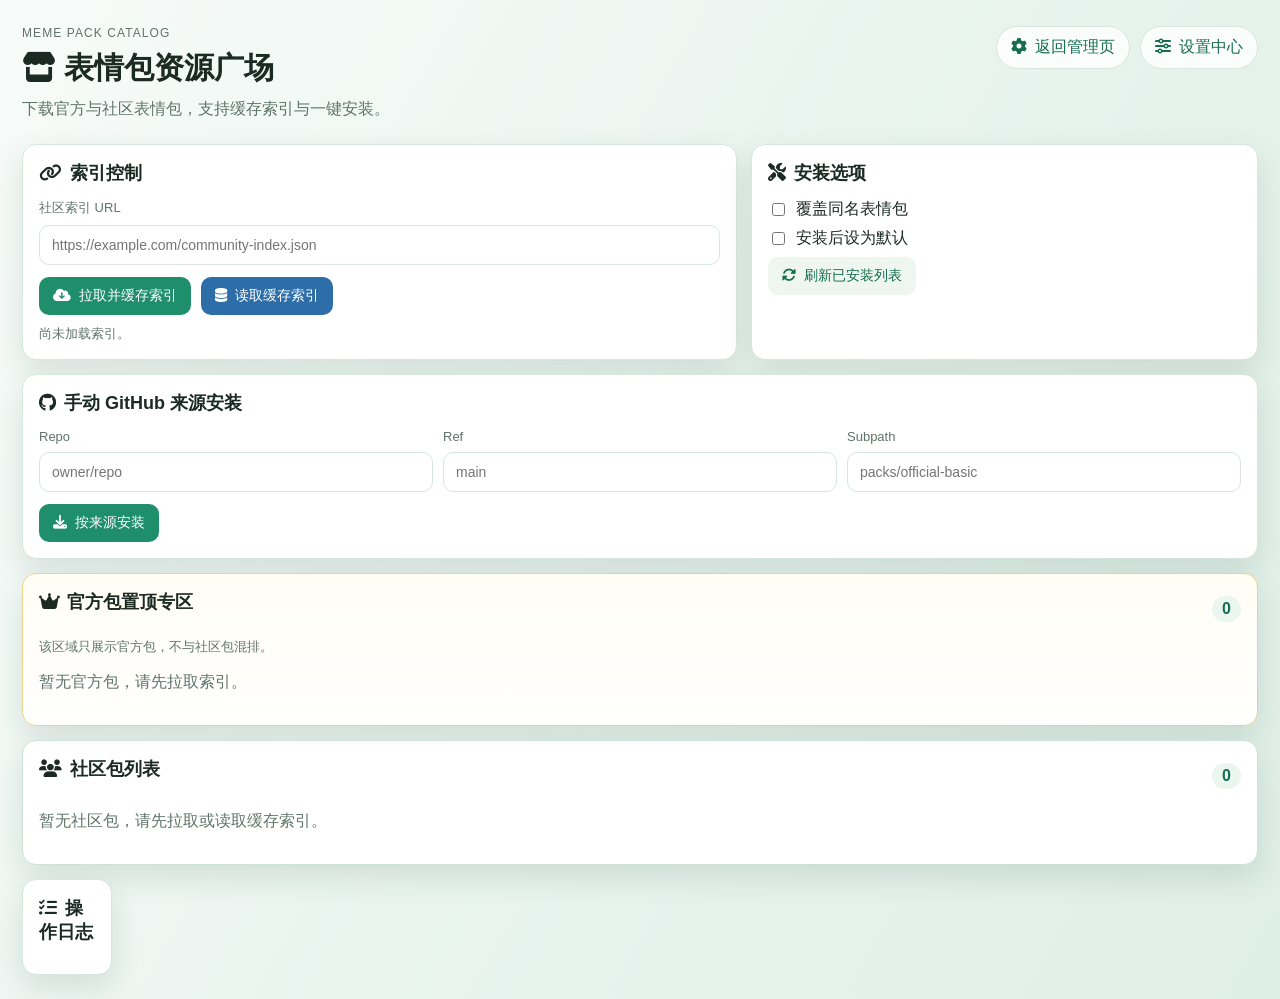
==== pages/catalog/index.html @ 2f389623 "feat: 增加 pack 协议约束及官方包顶置样式实现" ====
<!doctype html>
<html lang="zh-CN">
  <head>
    <meta charset="UTF-8" />
    <meta name="viewport" content="width=device-width, initial-scale=1.0" />
    <title>表情包资源广场</title>
    <link
      rel="stylesheet"
      href="https://cdnjs.cloudflare.com/ajax/libs/font-awesome/6.4.0/css/all.min.css"
    />
    <link rel="stylesheet" href="./style.css" />
  </head>
  <body>
    <header class="page-header">
      <div>
        <p class="eyebrow">Meme Pack Catalog</p>
        <h1><i class="fas fa-store icon"></i>表情包资源广场</h1>
        <p class="subtitle">下载官方与社区表情包，支持缓存索引与一键安装。</p>
      </div>
      <div class="nav-actions">
        <a class="nav-link" href="../manage/index.html"
          ><i class="fas fa-gear icon"></i>返回管理页</a
        >
        <a class="nav-link" href="../settings/index.html"
          ><i class="fas fa-sliders icon"></i>设置中心</a
        >
      </div>
    </header>

    <main class="layout">
      <section class="panel controls">
        <h2><i class="fas fa-link icon"></i>索引控制</h2>
        <div class="field-row">
          <label for="index-url-input">社区索引 URL</label>
          <input
            id="index-url-input"
            type="text"
            placeholder="https://example.com/community-index.json"
          />
        </div>
        <div class="button-row">
          <button id="fetch-index-btn">
            <i class="fas fa-cloud-arrow-down icon"></i>拉取并缓存索引
          </button>
          <button id="load-cache-btn" class="secondary">
            <i class="fas fa-database icon"></i>读取缓存索引
          </button>
        </div>
        <p id="index-meta" class="meta">尚未加载索引。</p>
      </section>

      <section class="panel install-options">
        <h2><i class="fas fa-screwdriver-wrench icon"></i>安装选项</h2>
        <label class="checkbox">
          <input id="overwrite-checkbox" type="checkbox" />
          <span>覆盖同名表情包</span>
        </label>
        <label class="checkbox">
          <input id="default-checkbox" type="checkbox" />
          <span>安装后设为默认</span>
        </label>
        <button id="refresh-installed-btn" class="ghost">
          <i class="fas fa-rotate icon"></i>刷新已安装列表
        </button>
      </section>

      <section class="panel manual-source">
        <h2><i class="fab fa-github icon"></i>手动 GitHub 来源安装</h2>
        <div class="triple-grid">
          <div class="field-row">
            <label for="source-repo-input">Repo</label>
            <input
              id="source-repo-input"
              type="text"
              placeholder="owner/repo"
            />
          </div>
          <div class="field-row">
            <label for="source-ref-input">Ref</label>
            <input id="source-ref-input" type="text" placeholder="main" />
          </div>
          <div class="field-row">
            <label for="source-subpath-input">Subpath</label>
            <input
              id="source-subpath-input"
              type="text"
              placeholder="packs/official-basic"
            />
          </div>
        </div>
        <div class="button-row">
          <button id="install-source-btn">
            <i class="fas fa-download icon"></i>按来源安装
          </button>
        </div>
      </section>

      <section class="panel catalog-list official-zone">
        <div class="panel-header">
          <h2><i class="fas fa-crown icon"></i>官方包置顶专区</h2>
          <span id="official-pack-count" class="badge">0</span>
        </div>
        <p class="meta">该区域只展示官方包，不与社区包混排。</p>
        <div id="official-grid" class="catalog-grid empty">
          <p>暂无官方包，请先拉取索引。</p>
        </div>
      </section>

      <section class="panel catalog-list community-zone">
        <div class="panel-header">
          <h2><i class="fas fa-users icon"></i>社区包列表</h2>
          <span id="community-pack-count" class="badge">0</span>
        </div>
        <div id="community-grid" class="catalog-grid empty">
          <p>暂无社区包，请先拉取或读取缓存索引。</p>
        </div>
      </section>

      <section class="panel">
        <h2><i class="fas fa-list-check icon"></i>操作日志</h2>
        <div id="log-list" class="log-list"></div>
      </section>
    </main>

    <script type="module" src="./script.js"></script>
  </body>
</html>
---- pages/catalog/style.css ----
:root {
  --brand: #1f8f6b;
  --brand-strong: #166d51;
  --ink: #1c2a24;
  --muted: #5f746a;
  --panel: #ffffff;
  --bg: linear-gradient(120deg, #f7fbf9 0%, #e9f4ef 52%, #deefe7 100%);
  --line: #d7e6df;
  --warn: #d96b2b;
  --danger: #cb3f2f;
  --shadow: 0 12px 30px rgba(17, 54, 39, 0.12);
  --radius: 14px;
}

* {
  box-sizing: border-box;
}

body {
  margin: 0;
  min-height: 100vh;
  font-family: "Segoe UI", "PingFang SC", "Microsoft YaHei", sans-serif;
  color: var(--ink);
  background: var(--bg);
}

.page-header {
  max-width: 1280px;
  margin: 0 auto;
  padding: 26px 22px 14px;
  display: flex;
  gap: 14px;
  align-items: flex-start;
  justify-content: space-between;
}

.eyebrow {
  margin: 0 0 8px;
  text-transform: uppercase;
  letter-spacing: 0.09em;
  font-size: 12px;
  color: var(--muted);
}

h1 {
  margin: 0;
  font-size: 30px;
}

.subtitle {
  margin: 10px 0 0;
  color: var(--muted);
}

.icon {
  margin-right: 8px;
}

.nav-actions {
  display: flex;
  gap: 10px;
}

.nav-link {
  text-decoration: none;
  color: var(--brand-strong);
  border: 1px solid var(--line);
  border-radius: 999px;
  padding: 10px 14px;
  background: rgba(255, 255, 255, 0.85);
}

.layout {
  max-width: 1280px;
  margin: 0 auto;
  padding: 10px 22px 24px;
  display: grid;
  gap: 14px;
  grid-template-columns: repeat(12, minmax(0, 1fr));
}

.panel {
  background: var(--panel);
  border-radius: var(--radius);
  border: 1px solid var(--line);
  box-shadow: var(--shadow);
  padding: 16px;
}

.controls {
  grid-column: span 7;
}

.install-options {
  grid-column: span 5;
}

.manual-source {
  grid-column: span 12;
}

.catalog-list {
  grid-column: span 12;
}

.official-zone {
  border-color: #ecd28a;
  background: linear-gradient(180deg, #fffdf4 0%, #fff 100%);
}

.community-zone {
  border-color: #cde2d8;
}

.panel h2 {
  margin-top: 0;
  margin-bottom: 14px;
  font-size: 18px;
}

.field-row {
  display: grid;
  gap: 8px;
  margin-bottom: 12px;
}

.field-row label {
  color: var(--muted);
  font-size: 13px;
}

input[type="text"] {
  width: 100%;
  border: 1px solid var(--line);
  border-radius: 10px;
  padding: 11px 12px;
  font-size: 14px;
  transition: border-color 0.2s;
}

input[type="text"]:focus {
  outline: none;
  border-color: var(--brand);
}

.button-row {
  display: flex;
  gap: 10px;
  flex-wrap: wrap;
}

button {
  border: none;
  border-radius: 10px;
  background: var(--brand);
  color: #fff;
  padding: 10px 14px;
  cursor: pointer;
  font-size: 14px;
}

button.secondary {
  background: #2e6ea8;
}

button.ghost {
  background: #eff6f2;
  color: var(--brand-strong);
}

button.danger {
  background: var(--danger);
}

button:disabled {
  cursor: not-allowed;
  opacity: 0.6;
}

.checkbox {
  display: flex;
  align-items: center;
  gap: 8px;
  margin: 8px 0;
}

.meta {
  margin: 10px 0 0;
  color: var(--muted);
  font-size: 13px;
}

.triple-grid {
  display: grid;
  grid-template-columns: repeat(3, minmax(0, 1fr));
  gap: 10px;
}

.panel-header {
  display: flex;
  justify-content: space-between;
  align-items: center;
  margin-bottom: 10px;
}

.badge {
  display: inline-flex;
  align-items: center;
  justify-content: center;
  min-width: 28px;
  padding: 4px 10px;
  border-radius: 999px;
  background: #ebf6f1;
  color: var(--brand-strong);
  font-weight: 600;
}

.catalog-grid {
  display: grid;
  gap: 10px;
  grid-template-columns: repeat(auto-fill, minmax(260px, 1fr));
}

.catalog-grid.empty {
  display: block;
  color: var(--muted);
}

.pack-card {
  border: 1px solid var(--line);
  border-radius: 12px;
  padding: 12px;
  background: #fcfefd;
  display: flex;
  flex-direction: column;
  gap: 10px;
}

.pack-card.official {
  border-color: #e2bf58;
  background: linear-gradient(180deg, #fff9e9 0%, #fff 100%);
}

.pack-title-row {
  display: flex;
  justify-content: space-between;
  gap: 8px;
}

.pack-title {
  font-size: 16px;
  margin: 0;
}

.pack-id {
  font-size: 12px;
  color: var(--muted);
}

.tag-row {
  display: flex;
  gap: 6px;
  flex-wrap: wrap;
}

.tag {
  border-radius: 999px;
  padding: 3px 9px;
  font-size: 12px;
  background: #edf4f0;
  color: #325546;
}

.tag.verified {
  background: #e6f4ec;
  color: #1f744e;
}

.tag.unverified {
  background: #fff1e7;
  color: var(--warn);
}

.tag.installed {
  background: #e8effb;
  color: #2f5f9e;
}

.pack-desc {
  margin: 0;
  color: #33483e;
  font-size: 13px;
  line-height: 1.45;
}

.pack-meta {
  font-size: 12px;
  color: var(--muted);
  display: grid;
  gap: 4px;
}

.log-list {
  max-height: 220px;
  overflow: auto;
  display: grid;
  gap: 8px;
}

.log-item {
  font-size: 13px;
  border-left: 3px solid #a5c8ba;
  padding: 8px 10px;
  background: #f8fcfa;
  border-radius: 8px;
}

.log-item.error {
  border-left-color: var(--danger);
  background: #fff5f4;
}

@media (max-width: 980px) {
  .controls,
  .install-options,
  .manual-source,
  .catalog-list {
    grid-column: span 12;
  }

  .triple-grid {
    grid-template-columns: 1fr;
  }

  .page-header {
    flex-direction: column;
  }
}
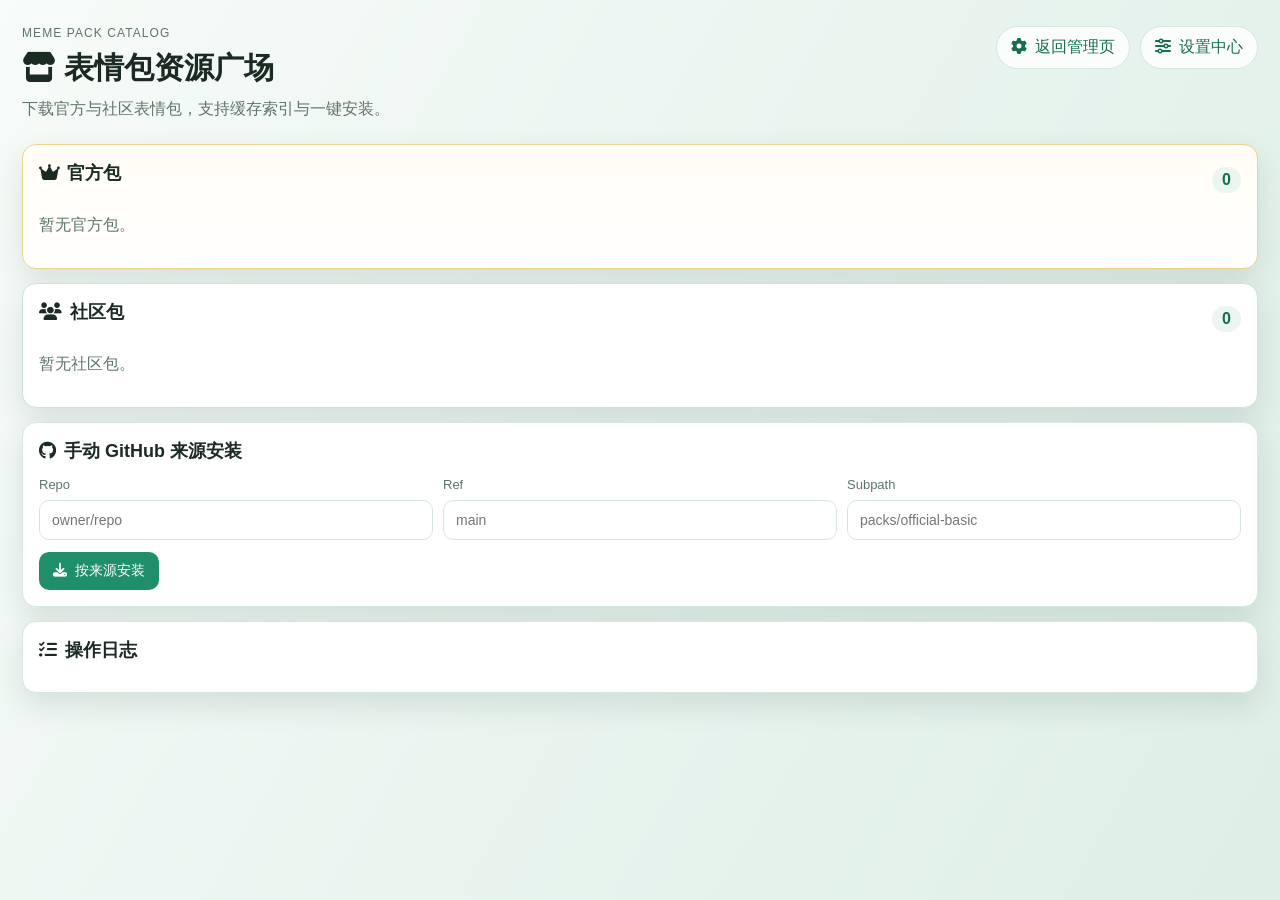
==== commit 367604bb: "overhaul: 后期修复" ====
--- a/pages/catalog/index.html
+++ b/pages/catalog/index.html
@@ -18,50 +18,40 @@
         <p class="subtitle">下载官方与社区表情包，支持缓存索引与一键安装。</p>
       </div>
       <div class="nav-actions">
-        <a class="nav-link" href="../manage/index.html"
+        <a
+          class="nav-link"
+          href="../a_manage/index.html"
+          data-nav-target="../a_manage/index.html"
           ><i class="fas fa-gear icon"></i>返回管理页</a
         >
-        <a class="nav-link" href="../settings/index.html"
+        <a
+          class="nav-link"
+          href="../settings/index.html"
+          data-nav-target="../settings/index.html"
           ><i class="fas fa-sliders icon"></i>设置中心</a
         >
       </div>
     </header>
 
     <main class="layout">
-      <section class="panel controls">
-        <h2><i class="fas fa-link icon"></i>索引控制</h2>
-        <div class="field-row">
-          <label for="index-url-input">社区索引 URL</label>
-          <input
-            id="index-url-input"
-            type="text"
-            placeholder="https://example.com/community-index.json"
-          />
+      <section class="panel catalog-list official-zone">
+        <div class="panel-header">
+          <h2><i class="fas fa-crown icon"></i>官方包</h2>
+          <span id="official-pack-count" class="badge">0</span>
         </div>
-        <div class="button-row">
-          <button id="fetch-index-btn">
-            <i class="fas fa-cloud-arrow-down icon"></i>拉取并缓存索引
-          </button>
-          <button id="load-cache-btn" class="secondary">
-            <i class="fas fa-database icon"></i>读取缓存索引
-          </button>
+        <div id="official-grid" class="catalog-grid empty">
+          <p>暂无官方包。</p>
         </div>
-        <p id="index-meta" class="meta">尚未加载索引。</p>
       </section>
 
-      <section class="panel install-options">
-        <h2><i class="fas fa-screwdriver-wrench icon"></i>安装选项</h2>
-        <label class="checkbox">
-          <input id="overwrite-checkbox" type="checkbox" />
-          <span>覆盖同名表情包</span>
-        </label>
-        <label class="checkbox">
-          <input id="default-checkbox" type="checkbox" />
-          <span>安装后设为默认</span>
-        </label>
-        <button id="refresh-installed-btn" class="ghost">
-          <i class="fas fa-rotate icon"></i>刷新已安装列表
-        </button>
+      <section class="panel catalog-list community-zone">
+        <div class="panel-header">
+          <h2><i class="fas fa-users icon"></i>社区包</h2>
+          <span id="community-pack-count" class="badge">0</span>
+        </div>
+        <div id="community-grid" class="catalog-grid empty">
+          <p>暂无社区包。</p>
+        </div>
       </section>
 
       <section class="panel manual-source">
@@ -95,33 +85,34 @@
         </div>
       </section>
 
-      <section class="panel catalog-list official-zone">
-        <div class="panel-header">
-          <h2><i class="fas fa-crown icon"></i>官方包置顶专区</h2>
-          <span id="official-pack-count" class="badge">0</span>
-        </div>
-        <p class="meta">该区域只展示官方包，不与社区包混排。</p>
-        <div id="official-grid" class="catalog-grid empty">
-          <p>暂无官方包，请先拉取索引。</p>
-        </div>
-      </section>
-
-      <section class="panel catalog-list community-zone">
-        <div class="panel-header">
-          <h2><i class="fas fa-users icon"></i>社区包列表</h2>
-          <span id="community-pack-count" class="badge">0</span>
-        </div>
-        <div id="community-grid" class="catalog-grid empty">
-          <p>暂无社区包，请先拉取或读取缓存索引。</p>
-        </div>
-      </section>
-
-      <section class="panel">
+      <section class="panel log-panel">
         <h2><i class="fas fa-list-check icon"></i>操作日志</h2>
         <div id="log-list" class="log-list"></div>
       </section>
     </main>
 
+    <div id="install-dialog" class="dialog-mask hidden" aria-hidden="true">
+      <div class="dialog-card" role="dialog" aria-modal="true">
+        <h3><i class="fas fa-download icon"></i>安装选项</h3>
+        <p id="install-dialog-pack-name" class="dialog-meta"></p>
+        <label class="checkbox">
+          <input id="install-overwrite-checkbox" type="checkbox" />
+          <span>覆盖同名表情包</span>
+        </label>
+        <p class="dialog-tip">未勾选覆盖时，将自动为新安装包追加后缀。</p>
+        <label class="checkbox">
+          <input id="install-default-checkbox" type="checkbox" />
+          <span>安装后设为默认</span>
+        </label>
+        <div class="dialog-actions">
+          <button id="install-dialog-cancel" class="ghost" type="button">
+            取消
+          </button>
+          <button id="install-dialog-confirm" type="button">确认安装</button>
+        </div>
+      </div>
+    </div>
+
     <script type="module" src="./script.js"></script>
   </body>
 </html>
--- a/pages/catalog/style.css
+++ b/pages/catalog/style.css
@@ -87,19 +87,15 @@
   padding: 16px;
 }
 
-.controls {
-  grid-column: span 7;
-}
-
-.install-options {
-  grid-column: span 5;
-}
-
 .manual-source {
   grid-column: span 12;
 }
 
 .catalog-list {
+  grid-column: span 12;
+}
+
+.log-panel {
   grid-column: span 12;
 }
 
@@ -188,6 +184,54 @@
   margin: 10px 0 0;
   color: var(--muted);
   font-size: 13px;
+}
+
+.dialog-mask {
+  position: fixed;
+  inset: 0;
+  z-index: 2000;
+  background: rgba(12, 25, 20, 0.42);
+  display: flex;
+  align-items: center;
+  justify-content: center;
+  padding: 16px;
+}
+
+.dialog-mask.hidden {
+  display: none;
+}
+
+.dialog-card {
+  width: min(460px, 100%);
+  border-radius: 14px;
+  border: 1px solid var(--line);
+  background: #fff;
+  box-shadow: var(--shadow);
+  padding: 18px;
+}
+
+.dialog-card h3 {
+  margin: 0;
+  font-size: 18px;
+}
+
+.dialog-meta {
+  margin: 8px 0 12px;
+  color: var(--muted);
+  font-size: 13px;
+}
+
+.dialog-tip {
+  margin: 8px 0;
+  color: var(--muted);
+  font-size: 12px;
+}
+
+.dialog-actions {
+  margin-top: 12px;
+  display: flex;
+  justify-content: flex-end;
+  gap: 8px;
 }
 
 .triple-grid {
@@ -305,12 +349,13 @@
   overflow: auto;
   display: grid;
   gap: 8px;
+  width: 100%;
 }
 
 .log-item {
-  font-size: 13px;
+  font-size: 14px;
   border-left: 3px solid #a5c8ba;
-  padding: 8px 10px;
+  padding: 10px 12px;
   background: #f8fcfa;
   border-radius: 8px;
 }
@@ -321,8 +366,6 @@
 }
 
 @media (max-width: 980px) {
-  .controls,
-  .install-options,
   .manual-source,
   .catalog-list {
     grid-column: span 12;
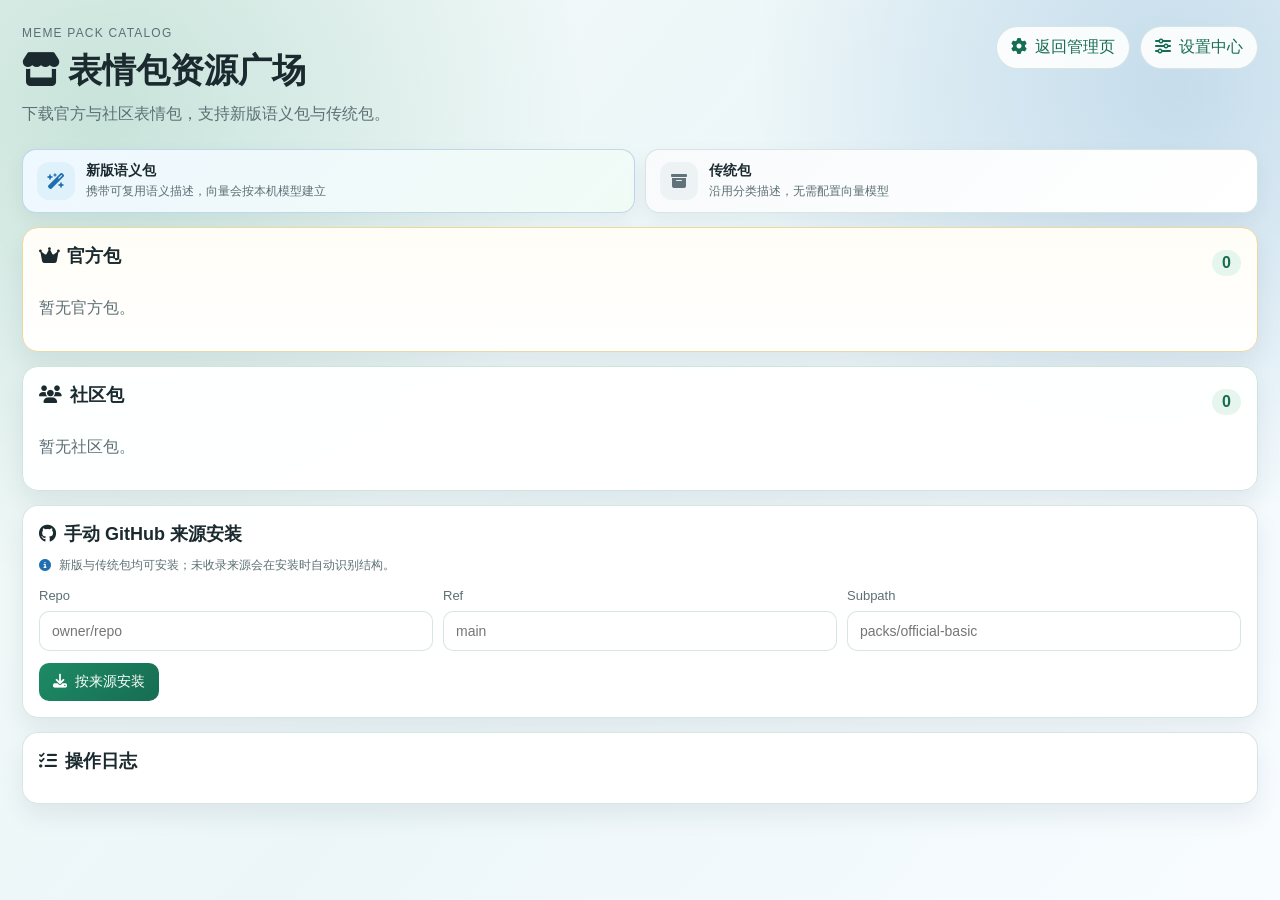
==== commit c9a7d6d4: "feat: distinguish semantic meme packs in catalog" ====
--- a/pages/catalog/index.html
+++ b/pages/catalog/index.html
@@ -15,7 +15,7 @@
       <div>
         <p class="eyebrow">Meme Pack Catalog</p>
         <h1><i class="fas fa-store icon"></i>表情包资源广场</h1>
-        <p class="subtitle">下载官方与社区表情包，支持缓存索引与一键安装。</p>
+        <p class="subtitle">下载官方与社区表情包，支持新版语义包与传统包。</p>
       </div>
       <div class="nav-actions">
         <a
@@ -34,6 +34,27 @@
     </header>
 
     <main class="layout">
+      <section class="format-guide" aria-label="表情包版本说明">
+        <div class="format-guide-item semantic">
+          <span class="format-guide-icon">
+            <i class="fas fa-wand-magic-sparkles"></i>
+          </span>
+          <span>
+            <strong>新版语义包</strong>
+            <small>携带可复用语义描述，向量会按本机模型建立</small>
+          </span>
+        </div>
+        <div class="format-guide-item classic">
+          <span class="format-guide-icon">
+            <i class="fas fa-box-archive"></i>
+          </span>
+          <span>
+            <strong>传统包</strong>
+            <small>沿用分类描述，无需配置向量模型</small>
+          </span>
+        </div>
+      </section>
+
       <section class="panel catalog-list official-zone">
         <div class="panel-header">
           <h2><i class="fas fa-crown icon"></i>官方包</h2>
@@ -56,6 +77,10 @@
 
       <section class="panel manual-source">
         <h2><i class="fab fa-github icon"></i>手动 GitHub 来源安装</h2>
+        <p class="manual-source-hint">
+          <i class="fas fa-circle-info"></i>
+          新版与传统包均可安装；未收录来源会在安装时自动识别结构。
+        </p>
         <div class="triple-grid">
           <div class="field-row">
             <label for="source-repo-input">Repo</label>
--- a/pages/catalog/style.css
+++ b/pages/catalog/style.css
@@ -1,15 +1,25 @@
 :root {
-  --brand: #1f8f6b;
-  --brand-strong: #166d51;
-  --ink: #1c2a24;
-  --muted: #5f746a;
-  --panel: #ffffff;
-  --bg: linear-gradient(120deg, #f7fbf9 0%, #e9f4ef 52%, #deefe7 100%);
-  --line: #d7e6df;
+  --brand: #1d8a66;
+  --brand-strong: #176d51;
+  --brand-soft: #e7f5ef;
+  --accent: #1f6fb0;
+  --danger: #cb3f31;
   --warn: #d96b2b;
-  --danger: #cb3f2f;
-  --shadow: 0 12px 30px rgba(17, 54, 39, 0.12);
-  --radius: 14px;
+  --ink: #1b2a2f;
+  --muted: #5d6f74;
+  --line: #d6e5e1;
+  --panel: rgba(255, 255, 255, 0.96);
+  --bg:
+    radial-gradient(circle at 8% 12%, rgba(29, 138, 102, 0.2), transparent 34%),
+    radial-gradient(
+      circle at 92% 10%,
+      rgba(31, 111, 176, 0.2),
+      transparent 30%
+    ),
+    linear-gradient(130deg, #f4faf7 0%, #ecf6f9 50%, #f8fcff 100%);
+  --shadow-sm: 0 12px 24px rgba(20, 56, 59, 0.08);
+  --shadow-md: 0 20px 46px rgba(20, 56, 59, 0.12);
+  --radius: 16px;
 }
 
 * {
@@ -19,7 +29,9 @@
 body {
   margin: 0;
   min-height: 100vh;
-  font-family: "Segoe UI", "PingFang SC", "Microsoft YaHei", sans-serif;
+  font-family:
+    "Noto Sans SC", "Segoe UI Variable", "PingFang SC", "Microsoft YaHei",
+    sans-serif;
   color: var(--ink);
   background: var(--bg);
 }
@@ -37,14 +49,14 @@
 .eyebrow {
   margin: 0 0 8px;
   text-transform: uppercase;
-  letter-spacing: 0.09em;
+  letter-spacing: 0.1em;
   font-size: 12px;
   color: var(--muted);
 }
 
 h1 {
   margin: 0;
-  font-size: 30px;
+  font-size: clamp(26px, 2.9vw, 34px);
 }
 
 .subtitle {
@@ -59,15 +71,21 @@
 .nav-actions {
   display: flex;
   gap: 10px;
+  flex-wrap: wrap;
 }
 
 .nav-link {
   text-decoration: none;
   color: var(--brand-strong);
-  border: 1px solid var(--line);
+  border: 1px solid rgba(214, 229, 225, 0.94);
   border-radius: 999px;
   padding: 10px 14px;
-  background: rgba(255, 255, 255, 0.85);
+  background: rgba(255, 255, 255, 0.88);
+  transition: transform 0.2s ease;
+}
+
+.nav-link:hover {
+  transform: translateY(-1px);
 }
 
 .layout {
@@ -82,30 +100,86 @@
 .panel {
   background: var(--panel);
   border-radius: var(--radius);
-  border: 1px solid var(--line);
-  box-shadow: var(--shadow);
+  border: 1px solid rgba(214, 229, 225, 0.94);
+  box-shadow: var(--shadow-sm);
   padding: 16px;
-}
-
-.manual-source {
-  grid-column: span 12;
-}
-
-.catalog-list {
-  grid-column: span 12;
-}
-
+  backdrop-filter: blur(8px);
+}
+
+.manual-source,
+.catalog-list,
 .log-panel {
   grid-column: span 12;
 }
 
+.format-guide {
+  grid-column: span 12;
+  display: grid;
+  grid-template-columns: repeat(2, minmax(0, 1fr));
+  gap: 10px;
+}
+
+.format-guide-item {
+  display: flex;
+  min-width: 0;
+  align-items: center;
+  gap: 11px;
+  padding: 12px 14px;
+  border: 1px solid rgba(214, 229, 225, 0.94);
+  border-radius: 14px;
+  background: rgba(255, 255, 255, 0.82);
+  box-shadow: 0 8px 20px rgba(20, 56, 59, 0.06);
+}
+
+.format-guide-item.semantic {
+  border-color: rgba(31, 111, 176, 0.24);
+  background: linear-gradient(135deg, #eef8ff, #f1fbf6);
+}
+
+.format-guide-item.classic {
+  background: linear-gradient(135deg, #f8fafc, #ffffff);
+}
+
+.format-guide-icon {
+  display: inline-flex;
+  width: 38px;
+  height: 38px;
+  flex: 0 0 38px;
+  align-items: center;
+  justify-content: center;
+  border-radius: 12px;
+  background: #dff2fb;
+  color: var(--accent);
+}
+
+.format-guide-item.classic .format-guide-icon {
+  background: #edf2f5;
+  color: #60737a;
+}
+
+.format-guide-item strong,
+.format-guide-item small {
+  display: block;
+}
+
+.format-guide-item strong {
+  margin-bottom: 3px;
+  font-size: 14px;
+}
+
+.format-guide-item small {
+  color: var(--muted);
+  font-size: 12px;
+  line-height: 1.45;
+}
+
 .official-zone {
-  border-color: #ecd28a;
-  background: linear-gradient(180deg, #fffdf4 0%, #fff 100%);
+  border-color: #ecd8a2;
+  background: linear-gradient(180deg, #fffdf6 0%, #ffffff 100%);
 }
 
 .community-zone {
-  border-color: #cde2d8;
+  border-color: #cde5da;
 }
 
 .panel h2 {
@@ -120,6 +194,18 @@
   margin-bottom: 12px;
 }
 
+.manual-source-hint {
+  margin: -4px 0 14px;
+  color: var(--muted);
+  font-size: 12px;
+  line-height: 1.5;
+}
+
+.manual-source-hint i {
+  margin-right: 5px;
+  color: var(--accent);
+}
+
 .field-row label {
   color: var(--muted);
   font-size: 13px;
@@ -127,16 +213,17 @@
 
 input[type="text"] {
   width: 100%;
-  border: 1px solid var(--line);
+  border: 1px solid rgba(214, 229, 225, 0.96);
   border-radius: 10px;
   padding: 11px 12px;
   font-size: 14px;
-  transition: border-color 0.2s;
+  background: rgba(255, 255, 255, 0.96);
 }
 
 input[type="text"]:focus {
   outline: none;
-  border-color: var(--brand);
+  border-color: rgba(29, 138, 102, 0.7);
+  box-shadow: 0 0 0 3px rgba(29, 138, 102, 0.14);
 }
 
 .button-row {
@@ -148,29 +235,35 @@
 button {
   border: none;
   border-radius: 10px;
-  background: var(--brand);
+  background: linear-gradient(135deg, var(--brand), var(--brand-strong));
   color: #fff;
   padding: 10px 14px;
   cursor: pointer;
   font-size: 14px;
+  transition: transform 0.2s ease;
+}
+
+button:hover:not(:disabled) {
+  transform: translateY(-1px);
 }
 
 button.secondary {
-  background: #2e6ea8;
+  background: linear-gradient(135deg, #2e7cb3, #246692);
 }
 
 button.ghost {
-  background: #eff6f2;
-  color: var(--brand-strong);
+  background: #e9f2fa;
+  color: var(--accent);
 }
 
 button.danger {
-  background: var(--danger);
+  background: linear-gradient(135deg, #d45244, var(--danger));
 }
 
 button:disabled {
   cursor: not-allowed;
   opacity: 0.6;
+  transform: none;
 }
 
 .checkbox {
@@ -204,9 +297,9 @@
 .dialog-card {
   width: min(460px, 100%);
   border-radius: 14px;
-  border: 1px solid var(--line);
+  border: 1px solid rgba(214, 229, 225, 0.94);
   background: #fff;
-  box-shadow: var(--shadow);
+  box-shadow: var(--shadow-md);
   padding: 18px;
 }
 
@@ -254,7 +347,7 @@
   min-width: 28px;
   padding: 4px 10px;
   border-radius: 999px;
-  background: #ebf6f1;
+  background: var(--brand-soft);
   color: var(--brand-strong);
   font-weight: 600;
 }
@@ -271,18 +364,80 @@
 }
 
 .pack-card {
-  border: 1px solid var(--line);
+  border: 1px solid rgba(214, 229, 225, 0.96);
   border-radius: 12px;
   padding: 12px;
-  background: #fcfefd;
+  background: linear-gradient(180deg, #ffffff, #f9fcfb);
   display: flex;
   flex-direction: column;
   gap: 10px;
+  transition: transform 0.2s ease;
+}
+
+.pack-card.semantic-pack {
+  border-color: rgba(31, 111, 176, 0.28);
+  background:
+    linear-gradient(180deg, rgba(238, 248, 255, 0.92), #ffffff 46%);
+  box-shadow: 0 12px 26px rgba(31, 111, 176, 0.09);
+}
+
+.pack-card.classic-pack {
+  border-color: rgba(148, 163, 184, 0.34);
+}
+
+.pack-cover {
+  width: 100%;
+  aspect-ratio: 16 / 9;
+  border-radius: 10px;
+  overflow: hidden;
+  border: 1px solid rgba(214, 229, 225, 0.9);
+  background:
+    radial-gradient(
+      circle at 14% 20%,
+      rgba(29, 138, 102, 0.18),
+      transparent 38%
+    ),
+    radial-gradient(
+      circle at 84% 18%,
+      rgba(31, 111, 176, 0.16),
+      transparent 34%
+    ),
+    linear-gradient(140deg, #f2f8f6 0%, #edf6fb 100%);
+}
+
+.pack-cover.empty {
+  display: flex;
+  align-items: center;
+  justify-content: center;
+}
+
+.pack-cover.empty::after {
+  content: "暂无封面";
+  font-size: 12px;
+  letter-spacing: 0.04em;
+  color: #5c7378;
+}
+
+.pack-cover-image {
+  width: 100%;
+  height: 100%;
+  display: block;
+  object-fit: cover;
+}
+
+.pack-card:hover {
+  transform: translateY(-2px);
 }
 
 .pack-card.official {
-  border-color: #e2bf58;
-  background: linear-gradient(180deg, #fff9e9 0%, #fff 100%);
+  border-color: #e4c165;
+  background: linear-gradient(180deg, #fff9ea 0%, #fff 100%);
+}
+
+.pack-card.official.semantic-pack {
+  border-color: rgba(54, 142, 124, 0.38);
+  background:
+    linear-gradient(135deg, rgba(255, 249, 234, 0.96), rgba(237, 251, 246, 0.96));
 }
 
 .pack-title-row {
@@ -311,12 +466,12 @@
   border-radius: 999px;
   padding: 3px 9px;
   font-size: 12px;
-  background: #edf4f0;
+  background: #edf5f1;
   color: #325546;
 }
 
 .tag.verified {
-  background: #e6f4ec;
+  background: #e6f5ed;
   color: #1f744e;
 }
 
@@ -328,6 +483,23 @@
 .tag.installed {
   background: #e8effb;
   color: #2f5f9e;
+}
+
+.tag.format-tag {
+  display: inline-flex;
+  align-items: center;
+  gap: 5px;
+  font-weight: 700;
+}
+
+.tag.format-tag.semantic {
+  background: #e3f4ff;
+  color: #17649b;
+}
+
+.tag.format-tag.classic {
+  background: #edf2f5;
+  color: #52676e;
 }
 
 .pack-desc {
@@ -335,6 +507,34 @@
   color: #33483e;
   font-size: 13px;
   line-height: 1.45;
+}
+
+.pack-format-note {
+  display: flex;
+  align-items: flex-start;
+  gap: 8px;
+  margin: 0;
+  padding: 9px 10px;
+  border-radius: 10px;
+  font-size: 12px;
+  line-height: 1.5;
+}
+
+.pack-format-note.semantic {
+  border: 1px solid rgba(31, 111, 176, 0.16);
+  background: #f0f8fd;
+  color: #315d77;
+}
+
+.pack-format-note.classic {
+  border: 1px solid rgba(148, 163, 184, 0.18);
+  background: #f7f9fa;
+  color: #5a6b71;
+}
+
+.pack-format-note i {
+  margin-top: 2px;
+  flex: 0 0 auto;
 }
 
 .pack-meta {
@@ -354,10 +554,29 @@
 
 .log-item {
   font-size: 14px;
-  border-left: 3px solid #a5c8ba;
+  border-left: 3px solid #6eb0d7;
   padding: 10px 12px;
-  background: #f8fcfa;
+  background: #f6fbff;
   border-radius: 8px;
+}
+
+.log-item.error {
+  border-left-color: var(--danger);
+  background: #fff3f1;
+}
+
+@media (max-width: 960px) {
+  .format-guide {
+    grid-template-columns: 1fr;
+  }
+
+  .triple-grid {
+    grid-template-columns: 1fr;
+  }
+
+  .page-header {
+    flex-direction: column;
+  }
 }
 
 .log-item.error {
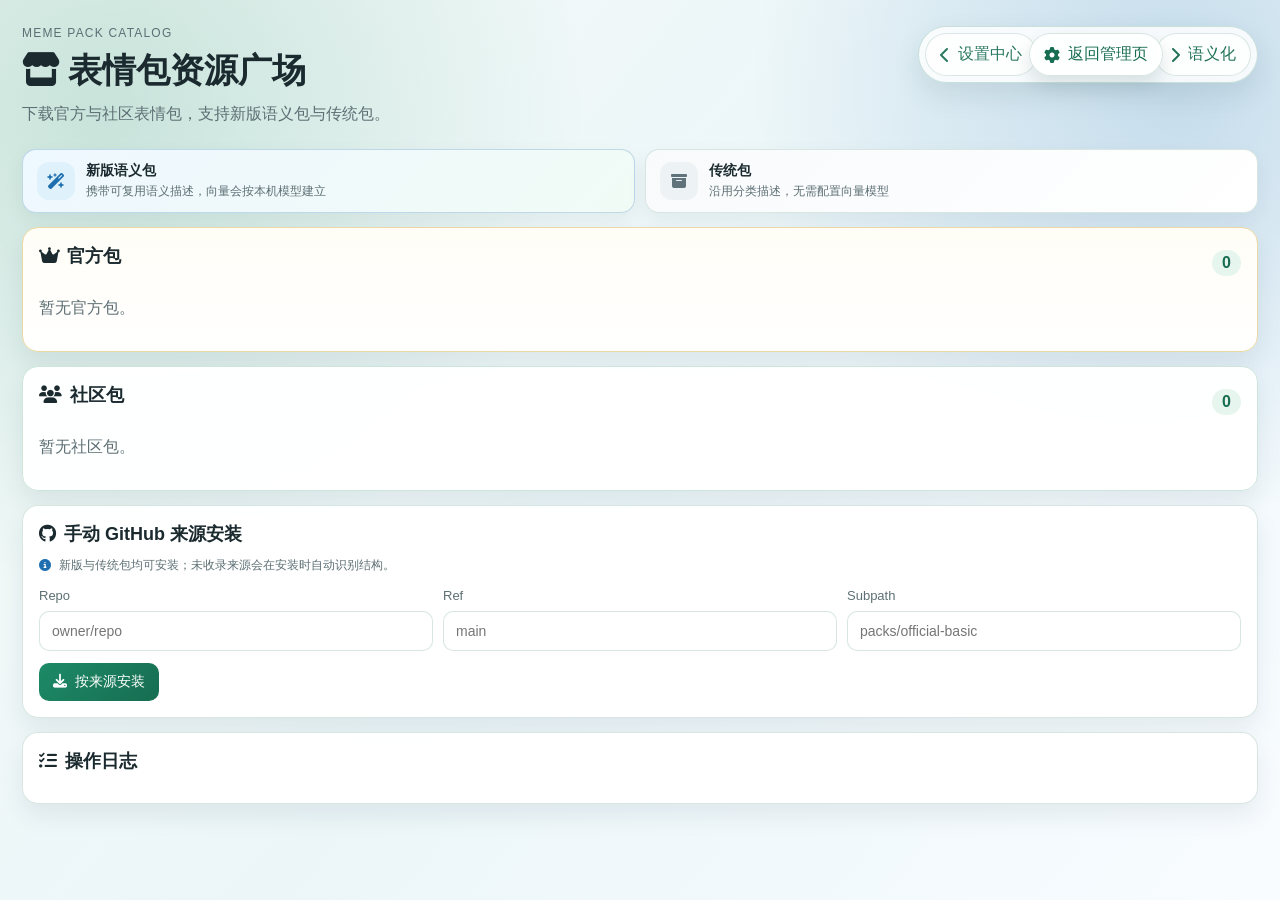
==== commit 0f43dfee: "feat(ui): unify stacked cyclic navigation across pages" ====
--- a/pages/catalog/index.html
+++ b/pages/catalog/index.html
@@ -17,18 +17,24 @@
         <h1><i class="fas fa-store icon"></i>表情包资源广场</h1>
         <p class="subtitle">下载官方与社区表情包，支持新版语义包与传统包。</p>
       </div>
-      <div class="nav-actions">
+      <div class="nav-actions stacked-nav" aria-label="页面导航">
         <a
-          class="nav-link"
+          class="nav-link nav-layer nav-layer-left"
+          href="../settings/index.html"
+          data-nav-target="../settings/index.html"
+          ><i class="fas fa-chevron-left icon"></i>设置中心</a
+        >
+        <a
+          class="nav-link nav-layer nav-layer-center"
           href="../a_manage/index.html"
           data-nav-target="../a_manage/index.html"
           ><i class="fas fa-gear icon"></i>返回管理页</a
         >
         <a
-          class="nav-link"
-          href="../settings/index.html"
-          data-nav-target="../settings/index.html"
-          ><i class="fas fa-sliders icon"></i>设置中心</a
+          class="nav-link nav-layer nav-layer-right"
+          href="../semantic/index.html"
+          data-nav-target="../semantic/index.html"
+          ><i class="fas fa-chevron-right icon"></i>语义化</a
         >
       </div>
     </header>
--- a/pages/catalog/style.css
+++ b/pages/catalog/style.css
@@ -74,6 +74,17 @@
   flex-wrap: wrap;
 }
 
+.nav-actions.stacked-nav {
+  gap: 0;
+  flex-wrap: nowrap;
+  align-items: center;
+  padding: 6px;
+  border: 1px solid rgba(196, 221, 214, 0.9);
+  border-radius: 999px;
+  background: rgba(255, 255, 255, 0.82);
+  box-shadow: 0 12px 28px rgba(20, 56, 59, 0.1);
+}
+
 .nav-link {
   text-decoration: none;
   color: var(--brand-strong);
@@ -86,6 +97,30 @@
 
 .nav-link:hover {
   transform: translateY(-1px);
+}
+
+.nav-layer {
+  position: relative;
+  display: inline-flex;
+  align-items: center;
+  white-space: nowrap;
+}
+
+.nav-layer-left {
+  margin-right: -8px;
+  z-index: 1;
+  opacity: 0.92;
+}
+
+.nav-layer-center {
+  z-index: 3;
+  box-shadow: 0 10px 18px rgba(20, 56, 59, 0.12);
+}
+
+.nav-layer-right {
+  margin-left: -8px;
+  z-index: 2;
+  opacity: 0.96;
 }
 
 .layout {
@@ -376,8 +411,7 @@
 
 .pack-card.semantic-pack {
   border-color: rgba(31, 111, 176, 0.28);
-  background:
-    linear-gradient(180deg, rgba(238, 248, 255, 0.92), #ffffff 46%);
+  background: linear-gradient(180deg, rgba(238, 248, 255, 0.92), #ffffff 46%);
   box-shadow: 0 12px 26px rgba(31, 111, 176, 0.09);
 }
 
@@ -436,8 +470,11 @@
 
 .pack-card.official.semantic-pack {
   border-color: rgba(54, 142, 124, 0.38);
-  background:
-    linear-gradient(135deg, rgba(255, 249, 234, 0.96), rgba(237, 251, 246, 0.96));
+  background: linear-gradient(
+    135deg,
+    rgba(255, 249, 234, 0.96),
+    rgba(237, 251, 246, 0.96)
+  );
 }
 
 .pack-title-row {
@@ -597,4 +634,15 @@
   .page-header {
     flex-direction: column;
   }
-}
+
+  .nav-actions.stacked-nav {
+    width: 100%;
+    justify-content: center;
+  }
+
+  .nav-layer-left,
+  .nav-layer-right {
+    margin: 0;
+    opacity: 1;
+  }
+}
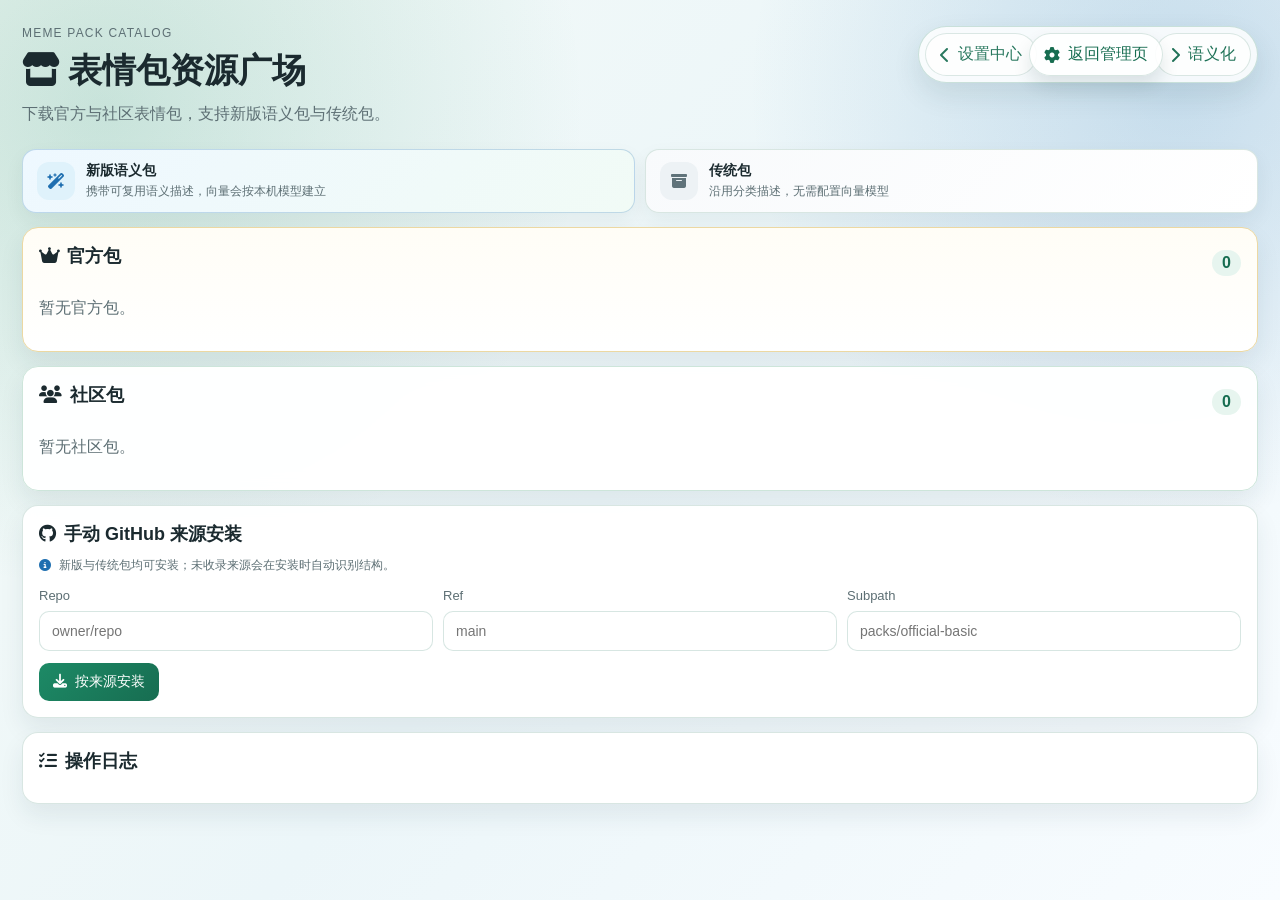
==== commit 1ab52a56: "perf(ui): localize font-awesome assets for faster icon loading" ====
--- a/pages/catalog/index.html
+++ b/pages/catalog/index.html
@@ -4,10 +4,7 @@
     <meta charset="UTF-8" />
     <meta name="viewport" content="width=device-width, initial-scale=1.0" />
     <title>表情包资源广场</title>
-    <link
-      rel="stylesheet"
-      href="https://cdnjs.cloudflare.com/ajax/libs/font-awesome/6.4.0/css/all.min.css"
-    />
+    <link rel="stylesheet" href="./fa.min.css" />
     <link rel="stylesheet" href="./style.css" />
   </head>
   <body>
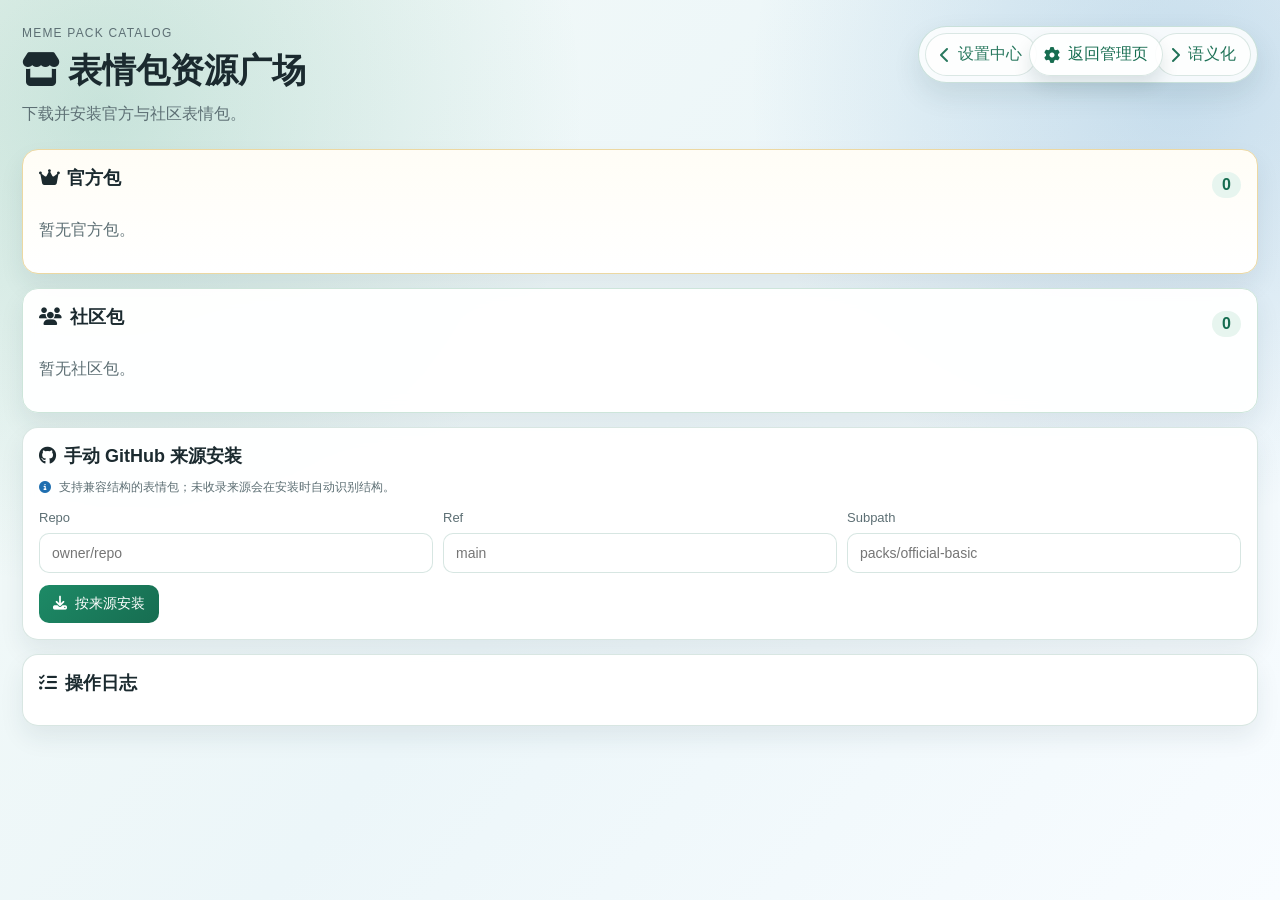
==== commit 5e191a19: "feat: support auto collect memes(BETA)" ====
--- a/pages/catalog/index.html
+++ b/pages/catalog/index.html
@@ -12,7 +12,7 @@
       <div>
         <p class="eyebrow">Meme Pack Catalog</p>
         <h1><i class="fas fa-store icon"></i>表情包资源广场</h1>
-        <p class="subtitle">下载官方与社区表情包，支持新版语义包与传统包。</p>
+        <p class="subtitle">下载并安装官方与社区表情包。</p>
       </div>
       <div class="nav-actions stacked-nav" aria-label="页面导航">
         <a
@@ -37,27 +37,6 @@
     </header>
 
     <main class="layout">
-      <section class="format-guide" aria-label="表情包版本说明">
-        <div class="format-guide-item semantic">
-          <span class="format-guide-icon">
-            <i class="fas fa-wand-magic-sparkles"></i>
-          </span>
-          <span>
-            <strong>新版语义包</strong>
-            <small>携带可复用语义描述，向量会按本机模型建立</small>
-          </span>
-        </div>
-        <div class="format-guide-item classic">
-          <span class="format-guide-icon">
-            <i class="fas fa-box-archive"></i>
-          </span>
-          <span>
-            <strong>传统包</strong>
-            <small>沿用分类描述，无需配置向量模型</small>
-          </span>
-        </div>
-      </section>
-
       <section class="panel catalog-list official-zone">
         <div class="panel-header">
           <h2><i class="fas fa-crown icon"></i>官方包</h2>
@@ -82,7 +61,7 @@
         <h2><i class="fab fa-github icon"></i>手动 GitHub 来源安装</h2>
         <p class="manual-source-hint">
           <i class="fas fa-circle-info"></i>
-          新版与传统包均可安装；未收录来源会在安装时自动识别结构。
+          支持兼容结构的表情包；未收录来源会在安装时自动识别结构。
         </p>
         <div class="triple-grid">
           <div class="field-row">
--- a/pages/catalog/style.css
+++ b/pages/catalog/style.css
@@ -147,67 +147,6 @@
   grid-column: span 12;
 }
 
-.format-guide {
-  grid-column: span 12;
-  display: grid;
-  grid-template-columns: repeat(2, minmax(0, 1fr));
-  gap: 10px;
-}
-
-.format-guide-item {
-  display: flex;
-  min-width: 0;
-  align-items: center;
-  gap: 11px;
-  padding: 12px 14px;
-  border: 1px solid rgba(214, 229, 225, 0.94);
-  border-radius: 14px;
-  background: rgba(255, 255, 255, 0.82);
-  box-shadow: 0 8px 20px rgba(20, 56, 59, 0.06);
-}
-
-.format-guide-item.semantic {
-  border-color: rgba(31, 111, 176, 0.24);
-  background: linear-gradient(135deg, #eef8ff, #f1fbf6);
-}
-
-.format-guide-item.classic {
-  background: linear-gradient(135deg, #f8fafc, #ffffff);
-}
-
-.format-guide-icon {
-  display: inline-flex;
-  width: 38px;
-  height: 38px;
-  flex: 0 0 38px;
-  align-items: center;
-  justify-content: center;
-  border-radius: 12px;
-  background: #dff2fb;
-  color: var(--accent);
-}
-
-.format-guide-item.classic .format-guide-icon {
-  background: #edf2f5;
-  color: #60737a;
-}
-
-.format-guide-item strong,
-.format-guide-item small {
-  display: block;
-}
-
-.format-guide-item strong {
-  margin-bottom: 3px;
-  font-size: 14px;
-}
-
-.format-guide-item small {
-  color: var(--muted);
-  font-size: 12px;
-  line-height: 1.45;
-}
-
 .official-zone {
   border-color: #ecd8a2;
   background: linear-gradient(180deg, #fffdf6 0%, #ffffff 100%);
@@ -534,11 +473,6 @@
   color: #17649b;
 }
 
-.tag.format-tag.classic {
-  background: #edf2f5;
-  color: #52676e;
-}
-
 .pack-desc {
   margin: 0;
   color: #33483e;
@@ -561,12 +495,6 @@
   border: 1px solid rgba(31, 111, 176, 0.16);
   background: #f0f8fd;
   color: #315d77;
-}
-
-.pack-format-note.classic {
-  border: 1px solid rgba(148, 163, 184, 0.18);
-  background: #f7f9fa;
-  color: #5a6b71;
 }
 
 .pack-format-note i {
@@ -599,34 +527,11 @@
 
 .log-item.error {
   border-left-color: var(--danger);
-  background: #fff3f1;
-}
-
-@media (max-width: 960px) {
-  .format-guide {
-    grid-template-columns: 1fr;
-  }
-
-  .triple-grid {
-    grid-template-columns: 1fr;
-  }
-
-  .page-header {
-    flex-direction: column;
-  }
-}
-
-.log-item.error {
-  border-left-color: var(--danger);
   background: #fff5f4;
 }
 
+/* 移动端布局：合并原 960/980 两个重复断点块，清除重复规则 */
 @media (max-width: 980px) {
-  .manual-source,
-  .catalog-list {
-    grid-column: span 12;
-  }
-
   .triple-grid {
     grid-template-columns: 1fr;
   }
